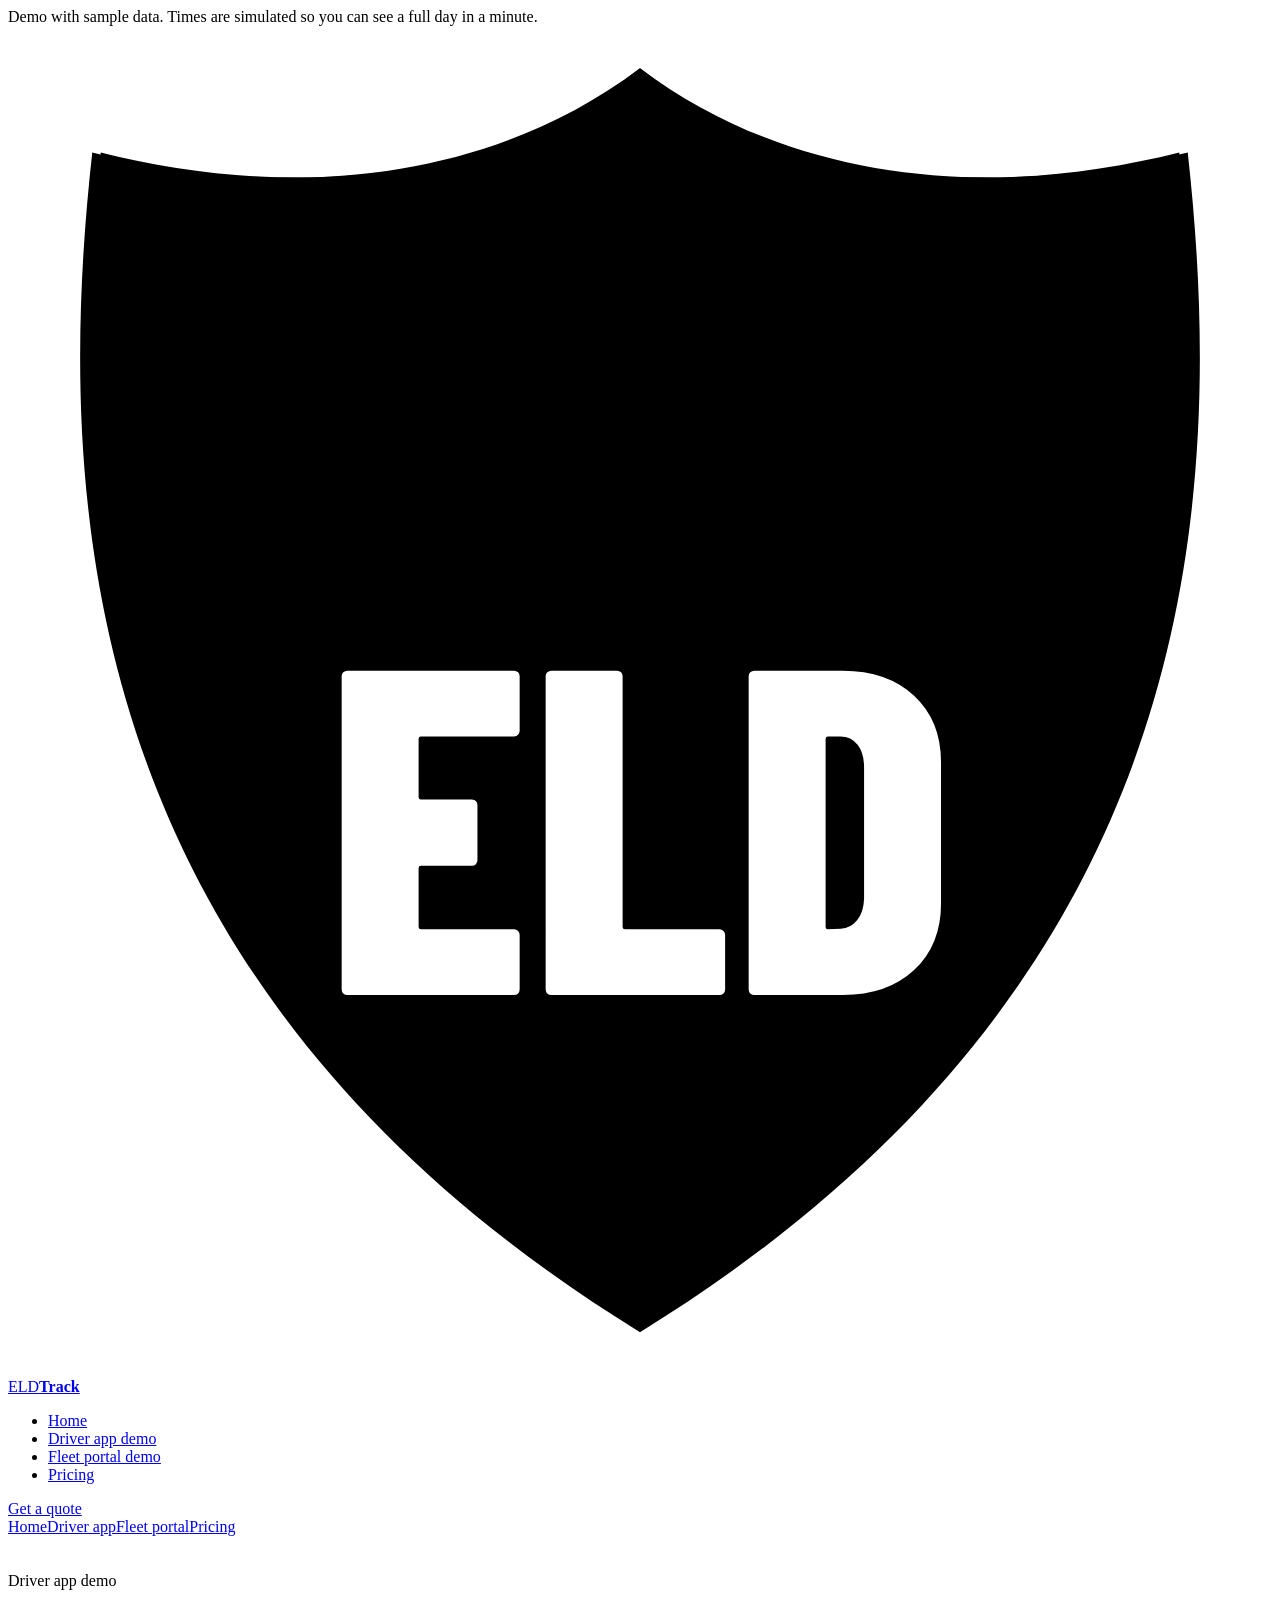
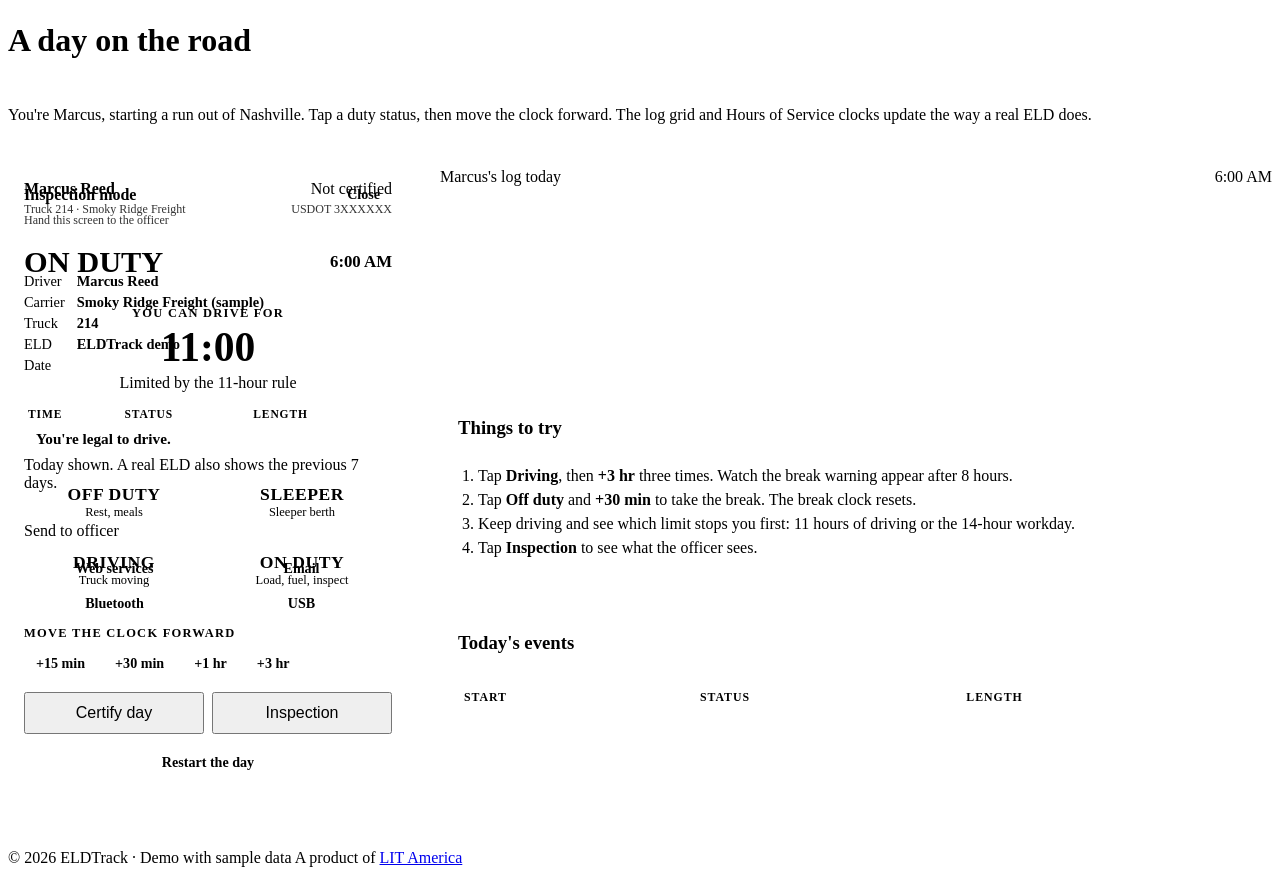
==== driver.html @ 3d609960 "Add files via upload" ====
<!doctype html>
<html lang="en">
<head>
<meta charset="utf-8">
<meta name="viewport" content="width=device-width, initial-scale=1, viewport-fit=cover">
<title>ELDTrack Driver App</title>
<link rel="preconnect" href="https://fonts.googleapis.com">
<link rel="preconnect" href="https://fonts.gstatic.com" crossorigin>
<link rel="stylesheet" href="https://fonts.googleapis.com/css2?family=Barlow+Condensed:wght@600;700;800&family=Source+Sans+3:wght@400;600;700&family=IBM+Plex+Mono:wght@500;600&display=swap">
<link rel="stylesheet" href="styles.css">
<style>
:root{padding-top:env(safe-area-inset-top,0px);padding-bottom:env(safe-area-inset-bottom,0px)}
main{padding-block:36px 56px}
.intro{display:grid;gap:10px;margin-bottom:28px}
.layout{display:grid;grid-template-columns:400px 1fr;gap:32px;align-items:start}
@media (max-width:980px){.layout{grid-template-columns:1fr}}
.layout>*{min-width:0}

.phone{max-width:400px;width:100%;margin-inline:auto;border:10px solid var(--ink);border-radius:34px;background:var(--panel);overflow:hidden;position:relative}
.app-top{background:var(--ink);color:var(--paper);padding:12px 16px 14px;display:grid;gap:4px}
.app-top .row{display:flex;justify-content:space-between;align-items:center;gap:8px}
.app-top .who{font-weight:700}
.app-top .meta{font-family:var(--f-mono);font-size:.75rem;opacity:.8}
.app-body{padding:16px;display:grid;gap:14px}
.now{display:flex;justify-content:space-between;align-items:center;gap:10px;flex-wrap:wrap}
.now .status{font-family:var(--f-display);font-weight:800;font-size:1.9rem;text-transform:uppercase;line-height:1}
.now .time{font-family:var(--f-mono);font-size:1.05rem;font-weight:600}
.big{border:1px solid var(--line);border-radius:6px;padding:14px;display:grid;gap:4px;text-align:center}
.big .k{font-size:.78rem;text-transform:uppercase;letter-spacing:.1em;color:var(--muted);font-weight:600}
.big .v{font-family:var(--f-mono);font-size:2.6rem;font-weight:600;line-height:1.1;font-variant-numeric:tabular-nums}
.big.low .v{color:var(--warn)} .big.out .v{color:var(--bad)}
.alert{border-radius:4px;padding:10px 12px;font-weight:600;font-size:.95rem}
.alert.warn{background:color-mix(in srgb,var(--warn) 16%,transparent);color:var(--warn)}
.alert.bad{background:color-mix(in srgb,var(--bad) 14%,transparent);color:var(--bad)}
.alert.ok{background:color-mix(in srgb,var(--ok) 14%,transparent);color:var(--ok)}
.statuses{display:grid;grid-template-columns:1fr 1fr;gap:8px}
.st{font-family:var(--f-display);font-weight:700;font-size:1.1rem;text-transform:uppercase;letter-spacing:.03em;padding:12px 8px;border-radius:6px;border:2px solid var(--line);background:var(--paper);color:var(--ink);cursor:pointer;display:grid;gap:0;text-align:center}
.st small{font-family:var(--f-body);font-weight:400;text-transform:none;letter-spacing:0;font-size:.78rem;color:var(--muted)}
.st[aria-pressed="true"]{border-color:var(--accent);background:color-mix(in srgb,var(--accent) 10%,var(--panel))}
.sim{border-top:1px dashed var(--line);padding-top:12px;display:grid;gap:8px}
.sim .k{font-size:.78rem;text-transform:uppercase;letter-spacing:.1em;color:var(--muted);font-weight:600}
.sim .btns{display:flex;flex-wrap:wrap;gap:6px}
.chip{font:inherit;font-size:.88rem;font-weight:600;padding:6px 12px;border-radius:99px;border:1px solid var(--grid-strong);background:var(--panel);color:var(--ink);cursor:pointer}
.chip:disabled{opacity:.45;cursor:not-allowed}
.app-actions{display:grid;grid-template-columns:1fr 1fr;gap:8px}
.app-actions .btn{font-size:1rem;padding:10px}

.overlay{position:absolute;inset:0;background:var(--panel);display:grid;grid-template-rows:auto 1fr;z-index:5}
.overlay .app-body{overflow:auto;align-content:start}
.ins-table{width:100%;border-collapse:collapse;font-size:.88rem}
.ins-table th,.ins-table td{text-align:left;padding:6px 4px;border-bottom:1px solid var(--line)}
.ins-table th{font-size:.72rem;text-transform:uppercase;letter-spacing:.08em;color:var(--muted)}
.ins-table td.mono{font-family:var(--f-mono)}
.kv{display:grid;grid-template-columns:auto 1fr;gap:4px 12px;font-size:.9rem}
.kv dt{color:var(--muted)} .kv dd{margin:0;font-weight:600}
.xfer{display:grid;grid-template-columns:1fr 1fr;gap:6px}

.side{display:grid;gap:20px}
.side .logcard-head{display:flex;justify-content:space-between;flex-wrap:wrap;gap:8px;align-items:baseline}
.how{background:var(--panel);border:1px solid var(--line);border-radius:6px;padding:18px;display:grid;gap:10px}
.how ol{margin:0;padding-left:20px;display:grid;gap:6px;color:var(--muted)}
.events{width:100%;border-collapse:collapse;font-size:.92rem}
.events th,.events td{text-align:left;padding:7px 6px;border-bottom:1px solid var(--line)}
.events th{font-size:.74rem;text-transform:uppercase;letter-spacing:.08em;color:var(--muted)}
.events td:first-child,.events td:nth-child(3){font-family:var(--f-mono);font-variant-numeric:tabular-nums}
.tablewrap{overflow-x:auto}
</style>
</head>
<body>
<div class="demo-banner">Demo with sample data. Times are simulated so you can see a full day in a minute.</div>
<header class="top">
  <div class="wrap nav">
    <a class="brand" href="index.html">
      <svg class="shield" viewBox="0 0 30 32" aria-hidden="true"><path d="M2 3c4 1 9 1 13-2 4 3 9 3 13 2 1 9 0 20-13 28C2 23 1 12 2 3z" fill="var(--shield)"/><path d="M2.2 3c4 1 9 1 12.8-2 3.8 3 8.8 3 12.8 2l.1 4H2.1z" fill="var(--accent)"/><text x="15" y="23" text-anchor="middle" font-family="Barlow Condensed,Arial Narrow,sans-serif" font-weight="800" font-size="11" fill="#fff">ELD</text></svg>
      ELD<b>Track</b>
    </a>
    <ul>
      <li><a href="index.html">Home</a></li>
      <li><a href="driver.html" aria-current="page">Driver app demo</a></li>
      <li><a href="portal.html">Fleet portal demo</a></li>
      <li><a href="index.html#pricing">Pricing</a></li>
    </ul>
    <a class="btn" href="index.html#quote">Get a quote</a>
  </div>
  <div class="wrap demo-tabs">
    <a href="index.html">Home</a><a href="driver.html" aria-current="page">Driver app</a><a href="portal.html">Fleet portal</a><a href="index.html#pricing">Pricing</a>
  </div>
</header>

<main class="wrap">
  <div class="intro">
    <span class="eyebrow">Driver app demo</span>
    <h1>A day on the road</h1>
    <p class="lede">You're Marcus, starting a run out of Nashville. Tap a duty status, then move the clock forward. The log grid and Hours of Service clocks update the way a real ELD does.</p>
  </div>

  <div class="layout">
    <div class="phone" aria-label="ELDTrack driver app">
      <div class="app-top">
        <div class="row"><span class="who">Marcus Reed</span><span class="pill info" id="cert-pill">Not certified</span></div>
        <div class="row"><span class="meta">Truck 214 · Smoky Ridge Freight</span><span class="meta">USDOT 3XXXXXX</span></div>
      </div>
      <div class="app-body">
        <div class="now">
          <span class="status" id="st-label">On duty</span>
          <span class="time" id="st-time">6:00 AM</span>
        </div>
        <div class="big" id="big"><span class="k">You can drive for</span><span class="v" id="big-v">11:00</span><span class="caption" id="big-why">Limited by the 11-hour rule</span></div>
        <div class="alert ok" id="alert">You're legal to drive.</div>
        <div class="statuses" role="group" aria-label="Duty status">
          <button class="st" type="button" data-row="0">Off duty<small>Rest, meals</small></button>
          <button class="st" type="button" data-row="1">Sleeper<small>Sleeper berth</small></button>
          <button class="st" type="button" data-row="2">Driving<small>Truck moving</small></button>
          <button class="st" type="button" data-row="3">On duty<small>Load, fuel, inspect</small></button>
        </div>
        <div class="sim">
          <span class="k">Move the clock forward</span>
          <div class="btns">
            <button class="chip" type="button" data-adv="0.25">+15 min</button>
            <button class="chip" type="button" data-adv="0.5">+30 min</button>
            <button class="chip" type="button" data-adv="1">+1 hr</button>
            <button class="chip" type="button" data-adv="3">+3 hr</button>
          </div>
        </div>
        <div class="app-actions">
          <button class="btn ghost" type="button" id="certify">Certify day</button>
          <button class="btn" type="button" id="inspect">Inspection</button>
        </div>
        <button class="chip" type="button" id="reset" style="justify-self:center">Restart the day</button>
      </div>

      <div class="overlay" id="overlay" hidden>
        <div class="app-top">
          <div class="row"><span class="who">Inspection mode</span><button class="chip" type="button" id="close-ins" style="color:var(--paper);background:transparent;border-color:var(--paper)">Close</button></div>
          <span class="meta">Hand this screen to the officer</span>
        </div>
        <div class="app-body">
          <dl class="kv">
            <dt>Driver</dt><dd>Marcus Reed</dd>
            <dt>Carrier</dt><dd>Smoky Ridge Freight (sample)</dd>
            <dt>Truck</dt><dd>214</dd>
            <dt>ELD</dt><dd>ELDTrack demo</dd>
            <dt>Date</dt><dd id="ins-date"></dd>
          </dl>
          <div class="tablewrap"><table class="ins-table"><thead><tr><th>Time</th><th>Status</th><th>Length</th></tr></thead><tbody id="ins-rows"></tbody></table></div>
          <p class="caption">Today shown. A real ELD also shows the previous 7 days.</p>
          <span class="eyebrow" style="color:var(--muted)">Send to officer</span>
          <div class="xfer">
            <button class="chip" type="button" data-x="Web services">Web services</button>
            <button class="chip" type="button" data-x="Email">Email</button>
            <button class="chip" type="button" data-x="Bluetooth">Bluetooth</button>
            <button class="chip" type="button" data-x="USB">USB</button>
          </div>
          <p class="alert ok" id="xfer-msg" hidden></p>
        </div>
      </div>
    </div>

    <div class="side">
      <div class="logcard">
        <div class="logcard-head"><span class="eyebrow" style="color:var(--muted)">Marcus's log today</span><span class="pill info" id="grid-pill">6:00 AM</span></div>
        <div class="gridwrap"><svg id="logsvg" viewBox="0 0 960 196" role="img" aria-label="24-hour duty status graph"></svg></div>
        <div class="clocks" id="clocks"></div>
      </div>
      <div class="how">
        <h3>Things to try</h3>
        <ol>
          <li>Tap <b>Driving</b>, then <b>+3 hr</b> three times. Watch the break warning appear after 8 hours.</li>
          <li>Tap <b>Off duty</b> and <b>+30 min</b> to take the break. The break clock resets.</li>
          <li>Keep driving and see which limit stops you first: 11 hours of driving or the 14-hour workday.</li>
          <li>Tap <b>Inspection</b> to see what the officer sees.</li>
        </ol>
      </div>
      <div class="how">
        <h3>Today's events</h3>
        <div class="tablewrap"><table class="events"><thead><tr><th>Start</th><th>Status</th><th>Length</th></tr></thead><tbody id="ev-rows"></tbody></table></div>
      </div>
    </div>
  </div>
</main>

<footer>
  <div class="wrap foot">
    <span>© 2026 ELDTrack · Demo with sample data</span>
    <span class="lit">A product of <a href="https://www.litamerica.net" target="_blank" rel="noopener">LIT America</a></span>
  </div>
</footer>

<script src="hos.js"></script>
<script>
(function(){
  var E=window.ELDTrack, NAMES=["Off duty","Sleeper","Driving","On duty"];
  var segs,now,certified;
  function start(){segs=[{s:0,e:5.5,row:1},{s:5.5,e:null,row:3}];now=6;certified=false;}
  function clock(h){var m=Math.round(h*60)%1440,hh=Math.floor(m/60),mm=m%60,ap=hh<12?"AM":"PM",h12=hh%12||12;if(h>=24)return"11:59 PM";return h12+":"+String(mm).padStart(2,"0")+" "+ap;}
  function cur(){return segs[segs.length-1];}

  function setStatus(row){
    if(now>=24)return;
    var c=cur(); if(c.row===row)return;
    if(c.s===now){c.row=row;} else {c.e=now;segs.push({s:now,e:null,row:row});}
    // merge with previous if same row
    var n=segs.length; if(n>1&&segs[n-2].row===segs[n-1].row&&segs[n-2].e===segs[n-1].s){segs[n-2].e=null;segs.pop();}
    certified=false; render();
  }
  function advance(h){now=Math.min(24,Math.round((now+h)*100)/100);render();}

  function render(){
    var res=E.drawGrid(document.getElementById("logsvg"),segs,now,{priorCycle:48});
    E.renderClocks(document.getElementById("clocks"),res);
    var row=cur().row;
    document.getElementById("st-label").textContent=NAMES[row];
    document.getElementById("st-time").textContent=clock(now);
    document.getElementById("grid-pill").textContent=clock(now);
    document.querySelectorAll(".st").forEach(function(b){b.setAttribute("aria-pressed",String(+b.dataset.row===row));});
    document.querySelectorAll("[data-adv]").forEach(function(b){b.disabled=now>=24;});

    var lims=[["the 11-hour driving limit",res.drive],["the 14-hour workday",res.shift],["the 30-minute break rule",res.brk],["your 70-hour cycle",res.cycle]];
    lims.sort(function(a,b){return a[1]-b[1];});
    var can=Math.max(0,res.canDrive),big=document.getElementById("big");
    document.getElementById("big-v").textContent=E.fmt(can);
    document.getElementById("big-why").textContent="Limited by "+lims[0][0];
    big.className="big"+(can<=0?" out":can<=1?" low":"");

    var a=document.getElementById("alert");
    if(res.canDrive<0&&row===2){a.className="alert bad";a.textContent="Violation: you're driving past "+lims[0][0]+". Stop and go off duty.";}
    else if(can<=0&&res.brk<=0&&res.drive>0&&res.shift>0){a.className="alert warn";a.textContent="Take a 30-minute break before you drive again.";}
    else if(can<=0){a.className="alert bad";a.textContent="Out of hours. Take 10 hours off before driving again.";}
    else if(can<=1){a.className="alert warn";a.textContent="Less than 1 hour left. Plan your stop now.";}
    else {a.className="alert ok";a.textContent="You're legal to drive.";}

    var pill=document.getElementById("cert-pill");
    pill.textContent=certified?"Certified":"Not certified";pill.className="pill "+(certified?"ok":"info");

    var rows="";segs.forEach(function(g){var e=g.e==null?now:Math.min(g.e,now);if(e<=g.s&&g.e!=null)return;rows+="<tr><td>"+clock(g.s)+"</td><td>"+NAMES[g.row]+"</td><td>"+E.fmt(e-g.s)+(g.e==null?" (now)":"")+"</td></tr>";});
    document.getElementById("ev-rows").innerHTML=rows;
    document.getElementById("ins-rows").innerHTML=rows;
  }

  document.querySelectorAll(".st").forEach(function(b){b.addEventListener("click",function(){setStatus(+b.dataset.row);});});
  document.querySelectorAll("[data-adv]").forEach(function(b){b.addEventListener("click",function(){advance(+b.dataset.adv);});});
  document.getElementById("certify").addEventListener("click",function(){certified=true;render();});
  document.getElementById("reset").addEventListener("click",function(){start();render();});
  var ov=document.getElementById("overlay");
  document.getElementById("inspect").addEventListener("click",function(){
    document.getElementById("ins-date").textContent=new Date().toLocaleDateString("en-US",{month:"short",day:"numeric",year:"numeric"});
    document.getElementById("xfer-msg").hidden=true; ov.hidden=false;});
  document.getElementById("close-ins").addEventListener("click",function(){ov.hidden=true;});
  document.querySelectorAll("[data-x]").forEach(function(b){b.addEventListener("click",function(){
    var m=document.getElementById("xfer-msg");m.hidden=false;m.textContent="Demo: in a real ELD, the log file would now go to the officer by "+b.dataset.x+".";});});

  start();render();
})();
</script>
</body>
</html>
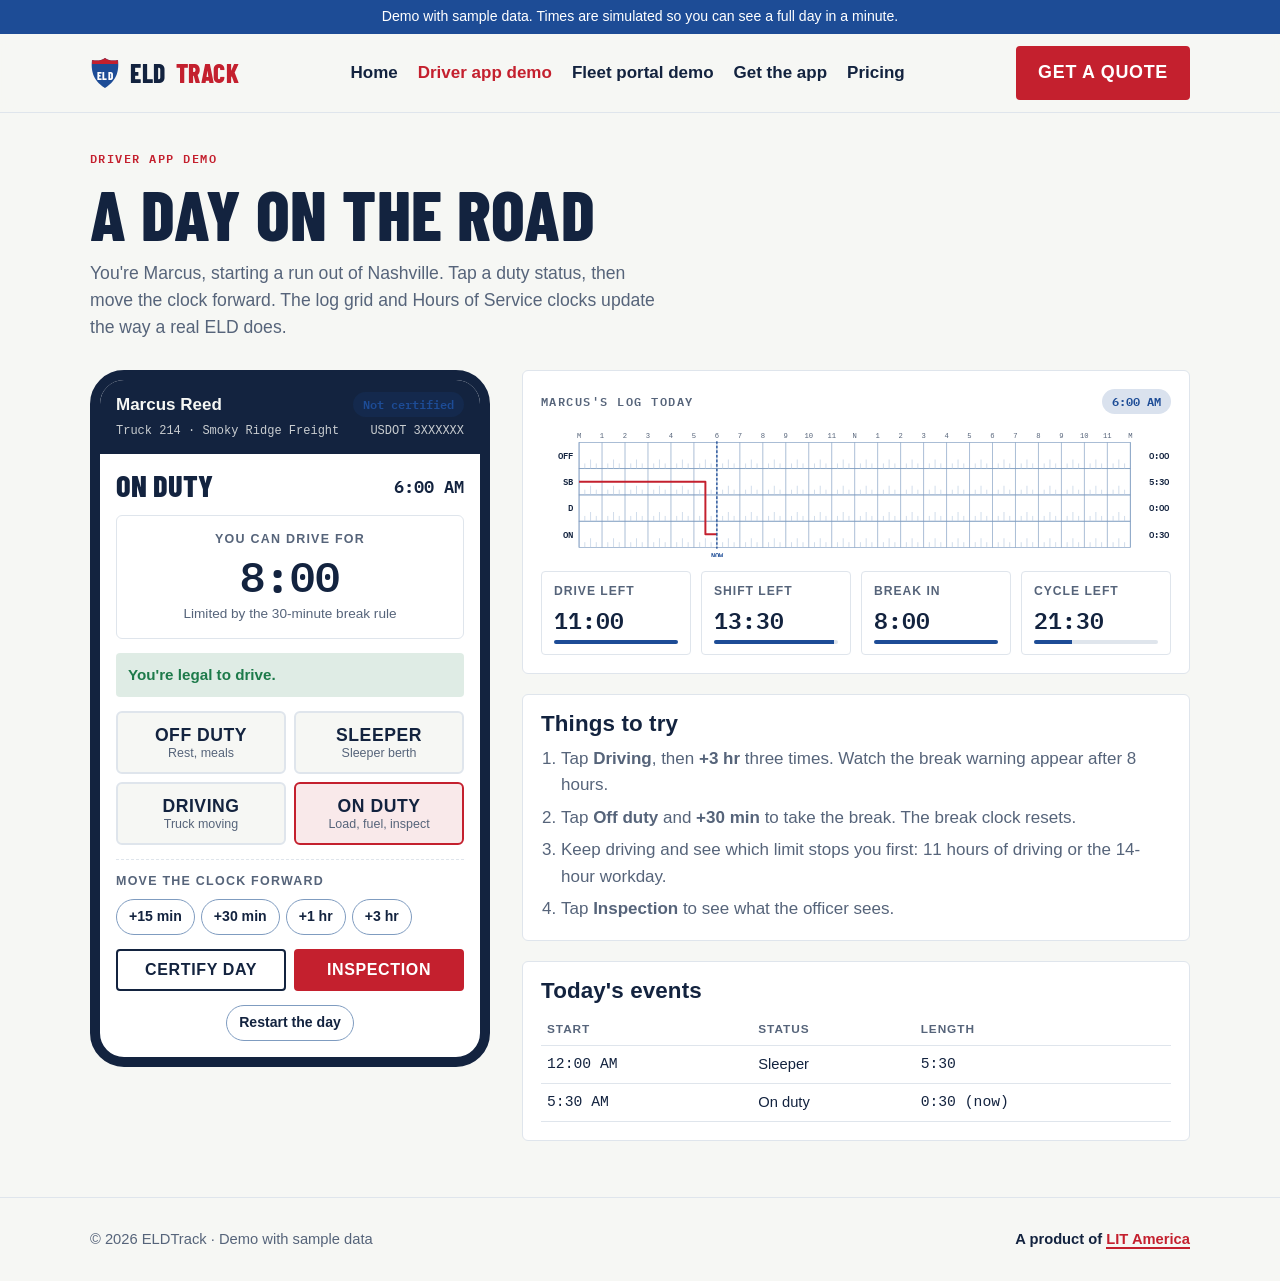
==== commit 9a6373fa: "Add files via upload" ====
--- a/driver.html
+++ b/driver.html
@@ -78,6 +78,7 @@
       <li><a href="index.html">Home</a></li>
       <li><a href="driver.html" aria-current="page">Driver app demo</a></li>
       <li><a href="portal.html">Fleet portal demo</a></li>
+      <li><a href="app.html">Get the app</a></li>
       <li><a href="index.html#pricing">Pricing</a></li>
     </ul>
     <a class="btn" href="index.html#quote">Get a quote</a>
--- a/styles.css
+++ b/styles.css
@@ -0,0 +1,89 @@
+/* ELDTrack shared styles. Layout: paper-logbook grid, interstate-shield navy/red, highway-gothic display type */
+:root{
+  --paper:#f6f7f4; --panel:#ffffff; --ink:#13233f; --muted:#56647a;
+  --grid:#b9cbe0; --grid-strong:#7f9cc0; --shield:#1d4c96; --accent:#c4202e;
+  --line:#dfe5ec; --ok:#1d7a4a; --warn:#b26b00; --bad:#c4202e; --on-accent:#ffffff;
+  --f-display:"Barlow Condensed","Arial Narrow",Arial,sans-serif;
+  --f-body:"Source Sans 3","Segoe UI",Helvetica,Arial,sans-serif;
+  --f-mono:"IBM Plex Mono",ui-monospace,Menlo,Consolas,monospace;
+  color-scheme:light;
+}
+@media (prefers-color-scheme: dark){:root:not([data-theme="light"]){
+  --paper:#0c1524; --panel:#13203a; --ink:#e7edf6; --muted:#9fb0c8;
+  --grid:#2a4266; --grid-strong:#4b6d9c; --shield:#7aa6ff; --accent:#ff5b66;
+  --line:#22324f; --ok:#4cc98a; --warn:#f0a63a; --bad:#ff5b66; color-scheme:dark}}
+:root[data-theme="dark"]{
+  --paper:#0c1524; --panel:#13203a; --ink:#e7edf6; --muted:#9fb0c8;
+  --grid:#2a4266; --grid-strong:#4b6d9c; --shield:#7aa6ff; --accent:#ff5b66;
+  --line:#22324f; --ok:#4cc98a; --warn:#f0a63a; --bad:#ff5b66; color-scheme:dark}
+
+*{box-sizing:border-box}
+html{-webkit-text-size-adjust:100%}
+body{margin:0;background:var(--paper);color:var(--ink);font-family:var(--f-body);font-size:17px;line-height:1.55}
+img{max-width:100%}
+[hidden]{display:none!important}
+.wrap{max-width:1140px;margin:0 auto;padding-inline:20px}
+h1,h2,h3{font-family:var(--f-display);line-height:1.02;text-wrap:balance;margin:0;letter-spacing:.005em}
+h1{font-size:clamp(2.5rem,6.2vw,4.4rem);font-weight:800;text-transform:uppercase}
+h2{font-size:clamp(1.9rem,4.2vw,2.9rem);font-weight:700;text-transform:uppercase}
+h3{font-size:1.4rem;font-weight:700}
+p{margin:0}
+a{color:var(--shield)}
+.eyebrow{font-family:var(--f-mono);font-size:.78rem;letter-spacing:.12em;text-transform:uppercase;color:var(--accent);font-weight:600}
+.lede{color:var(--muted);font-size:1.1rem;max-width:58ch}
+.caption{font-size:.85rem;color:var(--muted)}
+.mono{font-family:var(--f-mono);font-variant-numeric:tabular-nums}
+
+/* header */
+header.top{position:sticky;top:env(safe-area-inset-top,0px);z-index:20;background:color-mix(in srgb,var(--paper) 92%,transparent);backdrop-filter:blur(8px);border-bottom:1px solid var(--line)}
+.nav{display:flex;align-items:center;justify-content:space-between;gap:16px;padding-block:12px}
+.brand{display:flex;align-items:center;gap:10px;text-decoration:none;color:var(--ink);font-family:var(--f-display);font-weight:800;font-size:1.6rem;text-transform:uppercase;letter-spacing:.02em}
+.brand b{color:var(--accent);font-weight:800}
+.shield{width:30px;height:32px;flex:none}
+.nav ul{display:flex;gap:20px;list-style:none;margin:0;padding:0}
+.nav ul a{color:var(--ink);text-decoration:none;font-weight:600}
+.nav ul a:hover,.nav ul a[aria-current="page"]{color:var(--accent)}
+@media (max-width:880px){.nav ul{display:none}}
+.demo-tabs{display:flex;gap:8px;flex-wrap:wrap;padding-block:0 10px}
+@media (min-width:881px){.demo-tabs{display:none}}
+.demo-tabs a{font-size:.85rem;font-weight:600;text-decoration:none;color:var(--ink);border:1px solid var(--line);border-radius:99px;padding:4px 12px;background:var(--panel)}
+.demo-tabs a[aria-current="page"]{border-color:var(--accent);color:var(--accent)}
+
+.btn{display:inline-flex;align-items:center;justify-content:center;gap:8px;font-family:var(--f-display);font-weight:700;font-size:1.12rem;text-transform:uppercase;letter-spacing:.04em;padding:11px 20px;border-radius:4px;text-decoration:none;border:2px solid var(--accent);background:var(--accent);color:var(--on-accent);cursor:pointer}
+.btn.ghost{background:transparent;color:var(--ink);border-color:var(--ink)}
+.btn.small{font-size:.95rem;padding:6px 12px}
+.btn:hover{filter:brightness(1.08)}
+a:focus-visible,button:focus-visible,input:focus-visible,select:focus-visible,summary:focus-visible{outline:3px solid var(--shield);outline-offset:2px}
+
+.demo-banner{background:var(--shield);color:#fff;font-size:.88rem;text-align:center;padding:6px 16px}
+.demo-banner a{color:#fff;font-weight:700}
+
+/* log grid card (shared by home + driver) */
+.logcard{background:var(--panel);border:1px solid var(--line);border-radius:6px;padding:18px;display:grid;gap:14px;min-width:0}
+.gridwrap{overflow-x:auto}
+.gridwrap svg{display:block;width:100%;min-width:620px;height:auto}
+.clocks{display:grid;grid-template-columns:repeat(4,1fr);gap:10px}
+@media (max-width:560px){.clocks{grid-template-columns:repeat(2,1fr)}}
+.clock{border:1px solid var(--line);border-radius:4px;padding:10px 12px;display:grid;gap:2px;background:var(--panel)}
+.clock .k{font-size:.76rem;text-transform:uppercase;letter-spacing:.08em;color:var(--muted);font-weight:600}
+.clock .v{font-family:var(--f-mono);font-size:1.45rem;font-weight:600;font-variant-numeric:tabular-nums}
+.clock .bar{height:4px;border-radius:2px;background:var(--line);overflow:hidden}
+.clock .bar i{display:block;height:100%;background:var(--shield)}
+.clock.low .v{color:var(--warn)} .clock.low .bar i{background:var(--warn)}
+.clock.out .v{color:var(--bad)} .clock.out .bar i{background:var(--bad)}
+
+.pill{font-family:var(--f-mono);font-size:.78rem;font-weight:600;padding:3px 10px;border-radius:99px;white-space:nowrap}
+.pill.ok{background:color-mix(in srgb,var(--ok) 16%,transparent);color:var(--ok)}
+.pill.warn{background:color-mix(in srgb,var(--warn) 18%,transparent);color:var(--warn)}
+.pill.bad{background:color-mix(in srgb,var(--bad) 16%,transparent);color:var(--bad)}
+.pill.info{background:color-mix(in srgb,var(--shield) 16%,transparent);color:var(--shield)}
+
+footer{padding-block:30px;border-top:1px solid var(--line);font-size:.92rem;color:var(--muted)}
+.foot{display:flex;flex-wrap:wrap;justify-content:space-between;gap:12px 24px}
+.lit{font-weight:700;color:var(--ink)}
+.lit a{color:var(--accent);text-decoration:none;border-bottom:2px solid var(--accent)}
+
+@media (prefers-reduced-motion:no-preference){
+  .trace-anim{stroke-dasharray:3000;stroke-dashoffset:3000;animation:draw 2.4s ease-out .3s forwards}
+  @keyframes draw{to{stroke-dashoffset:0}}
+}
